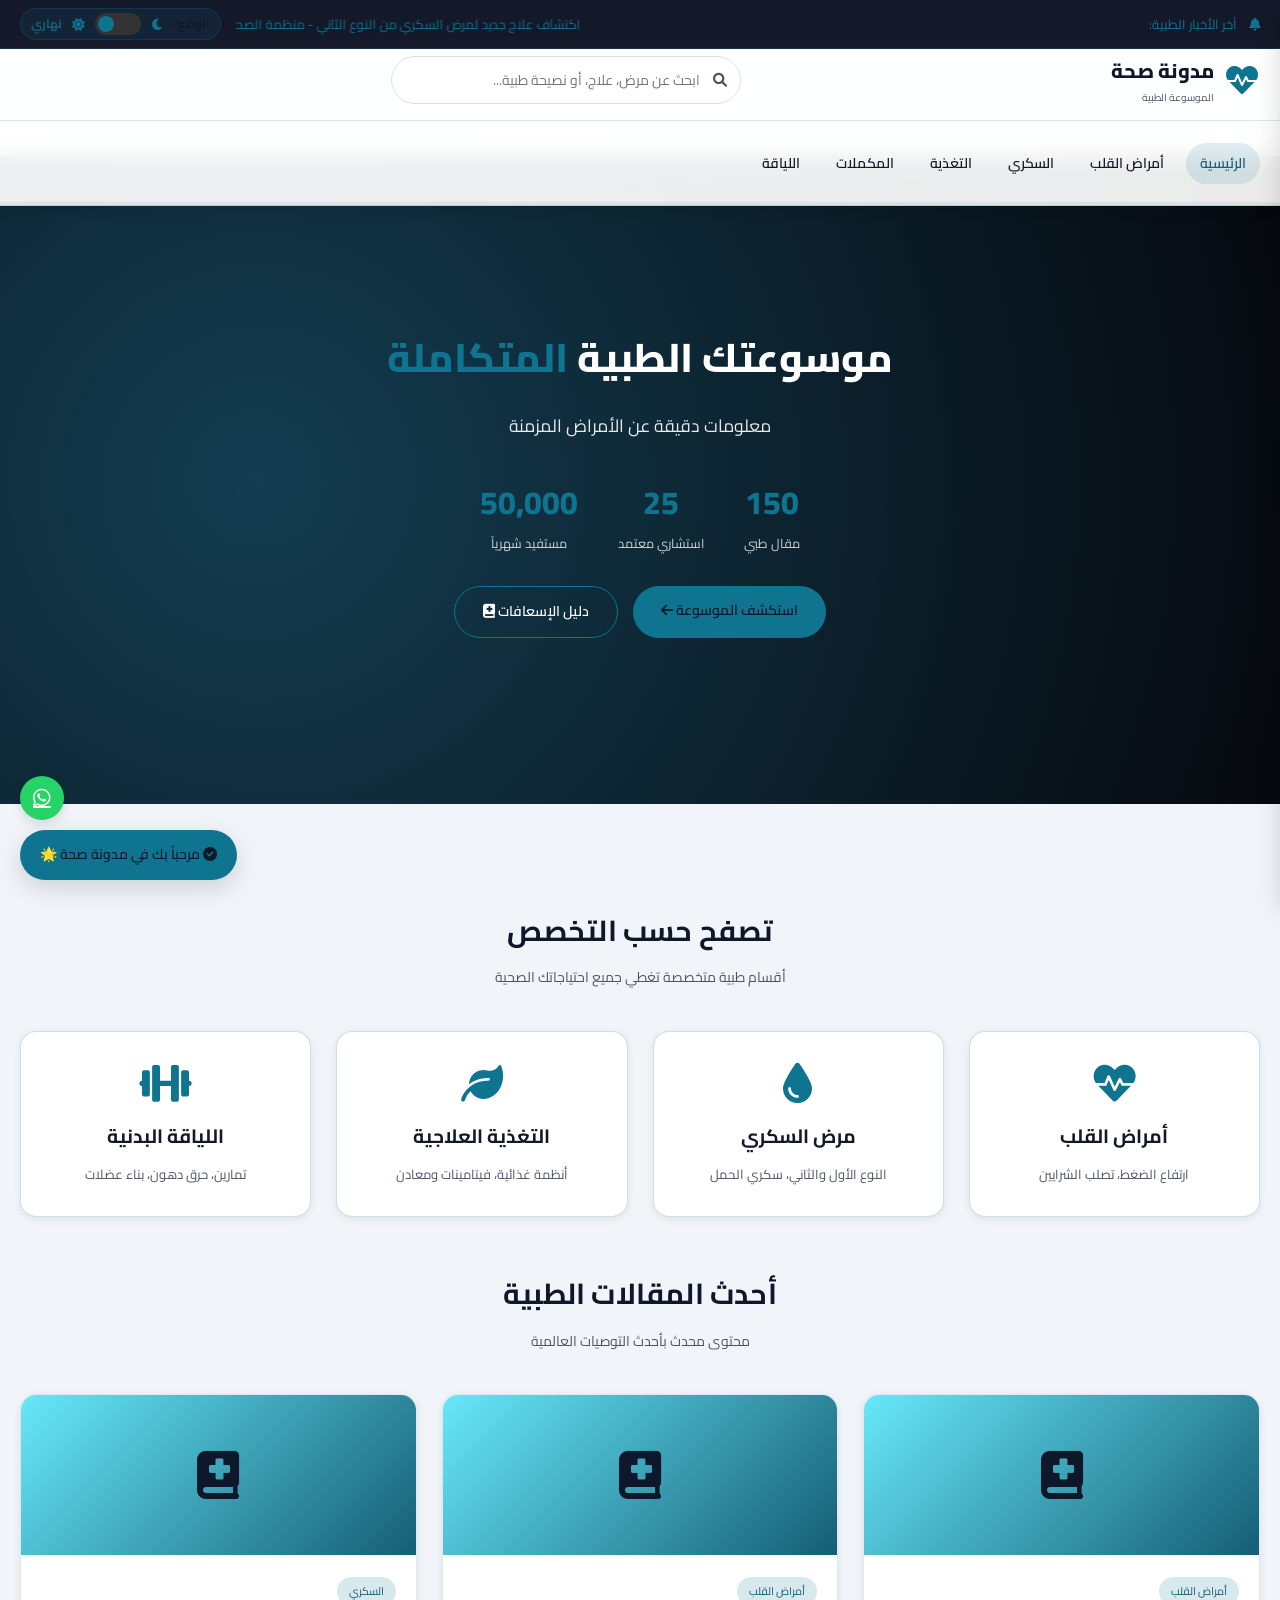
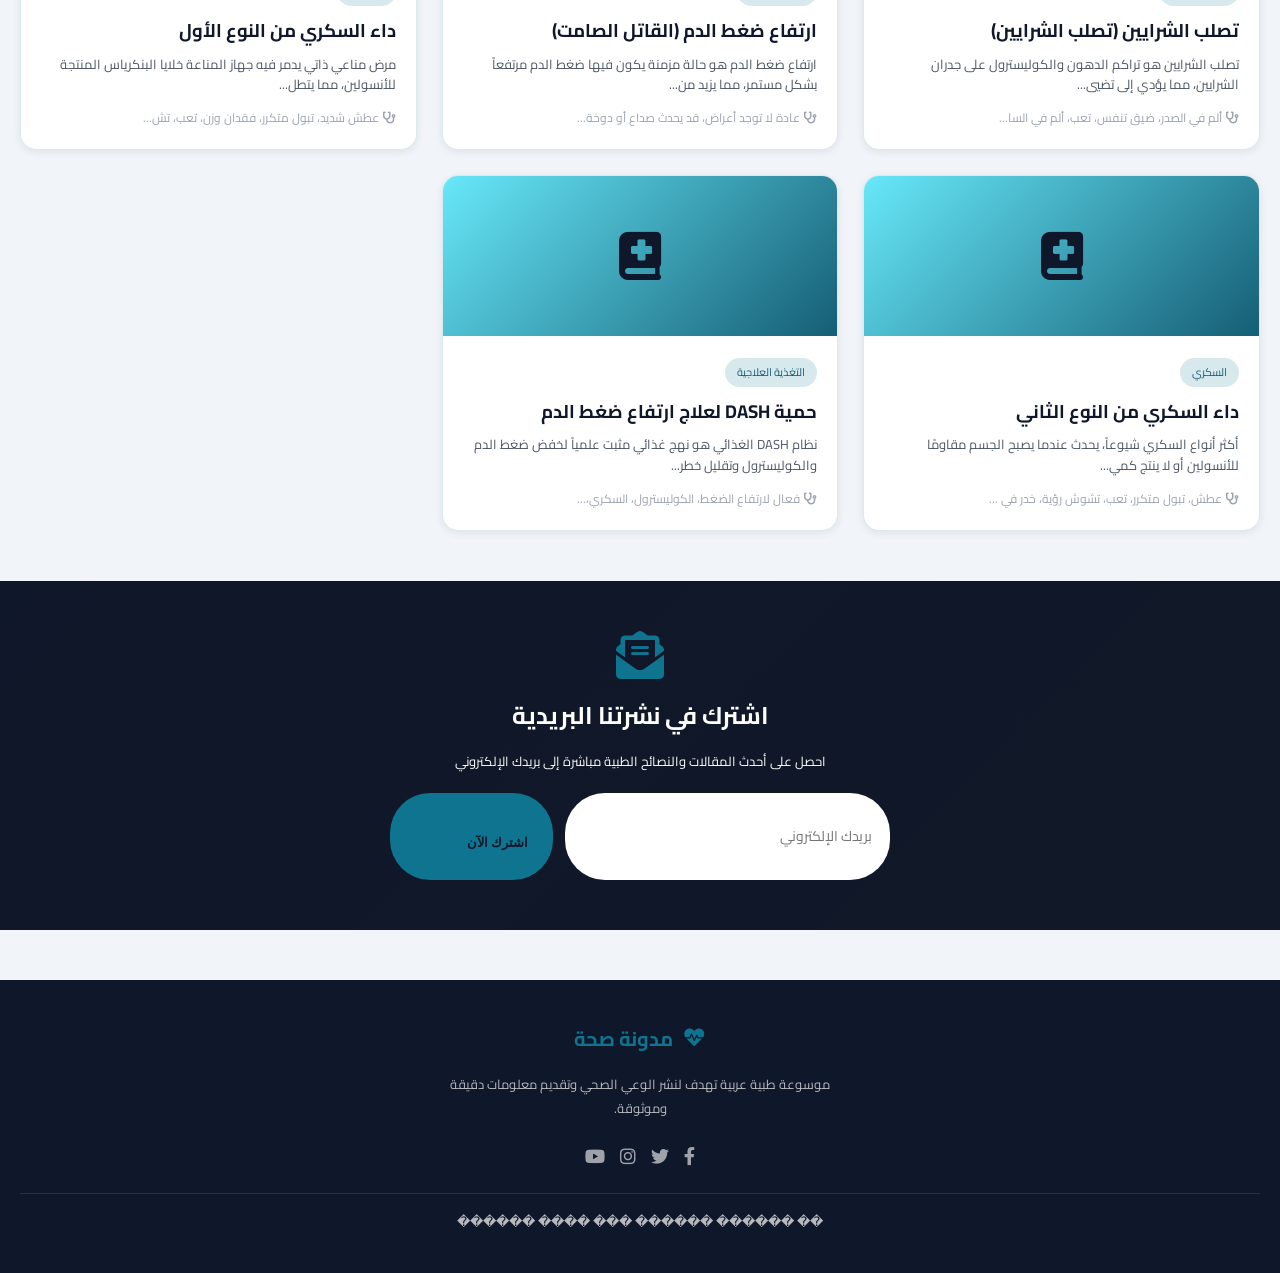
==== index.html @ 249a5985 "Initial project upload" ====
﻿<!DOCTYPE html>
<html lang="ar" dir="rtl">
<head>
    <meta charset="UTF-8">`r`n    <link rel="icon" type="image/svg+xml" href="favicon.svg">
    <meta name="viewport" content="width=device-width, initial-scale=1.0, viewport-fit=cover">
    <title>مدونة صحة | الموسوعة الطبية المتكاملة</title>
    <link rel="preconnect" href="https://fonts.googleapis.com">
    <link rel="preconnect" href="https://fonts.gstatic.com" crossorigin>
    <link href="https://fonts.googleapis.com/css2?family=Cairo:wght@300;400;500;600;700;800&display=swap" rel="stylesheet">
    <link rel="stylesheet" href="https://cdnjs.cloudflare.com/ajax/libs/font-awesome/6.0.0-beta3/css/all.min.css">
    <link rel="stylesheet" href="style.css">
</head>
<body>

    <!-- شريط الإشعارات العلوي -->
    <div class="top-bar">
        <div class="container">
            <div class="breaking-news">
                <i class="fas fa-bell"></i>
                <span>آخر الأخبار الطبية:</span>
                <marquee behavior="scroll" direction="right" scrollamount="2">اكتشاف علاج جديد لمرض السكري من النوع الثاني - منظمة الصحة العالمية تعلن عن إرشادات غذائية جديدة لعام 2025</marquee>
            </div>
            <div class="theme-switch">
                <span class="theme-label">الوضع:</span>
                <i class="fas fa-moon"></i>
                <label class="switch">
                    <input type="checkbox" id="theme-toggle">
                    <span class="slider round"></span>
                </label>
                <i class="fas fa-sun"></i>
                <span class="theme-state" id="theme-state-label">نهاري</span>
            </div>
        </div>
    </div>

    <!-- الهيدر المتطور (ثابت مع تأثير زجاجي) -->
    <header class="main-header">
        <div class="container">
            <div class="logo">
                <i class="fas fa-heartbeat"></i>
                <div class="logo-text">
                    <span class="logo-title">مدونة صحة</span>
                    <span class="logo-subtitle">الموسوعة الطبية</span>
                </div>
            </div>
            
            <div class="search-bar">
                <i class="fas fa-search"></i>
                <input type="text" id="searchInput" placeholder="ابحث عن مرض، علاج، أو نصيحة طبية...">
            </div>
            
            <div class="header-actions">
                <div class="mobile-menu-btn" id="menuToggle">
                    <i class="fas fa-bars"></i>
                </div>
            </div>
        </div>

        <nav class="main-nav">
            <div class="container">
                <ul class="nav-menu">
                    <li><a href="index.html" class="active">الرئيسية</a></li>
                    <li><a href="heart-diseases.html">أمراض القلب</a></li>
                    <li><a href="diabetes.html">السكري</a></li>
                    <li><a href="nutrition.html">التغذية</a></li>
                    <li><a href="supplements.html">المكملات</a></li>
                    <li><a href="fitness.html">اللياقة</a></li>
                </ul>
            </div>
        </nav>
        
        <!-- شريط تقدم القراءة -->
        <div class="progress-container">
            <div class="progress-bar" id="readingProgressBar"></div>
        </div>
    </header>

    <!-- القائمة الجانبية للجوال (Sidebar) -->
    <div class="sidebar-overlay" id="sidebarOverlay"></div>
    <div class="sidebar" id="sidebar">
        <div class="sidebar-header">
            <div class="sidebar-logo">
                <i class="fas fa-heartbeat"></i>
                <span>مدونة صحة</span>
            </div>
            <button class="sidebar-close" id="sidebarClose"><i class="fas fa-times"></i></button>
        </div>
        <ul class="sidebar-menu">
            <li><a href="index.html" class="active"><i class="fas fa-home"></i> الرئيسية</a></li>
            <li class="sidebar-dropdown">
                <a href="#"><i class="fas fa-heart"></i> أمراض القلب <i class="fas fa-chevron-left"></i></a>
                <ul class="sidebar-submenu">
                    <li><a href="heart-diseases.html">تصلب الشرايين</a></li>
                    <li><a href="heart-diseases.html">ارتفاع الضغط</a></li>
                    <li><a href="heart-diseases.html">اضطراب النبض</a></li>
                </ul>
            </li>
            <li class="sidebar-dropdown">
                <a href="#"><i class="fas fa-tint"></i> السكري <i class="fas fa-chevron-left"></i></a>
                <ul class="sidebar-submenu">
                    <li><a href="diabetes.html">النوع الأول</a></li>
                    <li><a href="diabetes.html">النوع الثاني</a></li>
                    <li><a href="diabetes.html">سكري الحمل</a></li>
                </ul>
            </li>
            <li><a href="nutrition.html"><i class="fas fa-apple-alt"></i> التغذية العلاجية</a></li>
            <li><a href="supplements.html"><i class="fas fa-capsules"></i> المكملات الغذائية</a></li>
            <li><a href="fitness.html"><i class="fas fa-dumbbell"></i> اللياقة البدنية</a></li>
        </ul>
    </div>

    <!-- أيقونات التواصل الاجتماعي العائمة -->
    <div class="floating-social-buttons">
        <a href="https://wa.me/967738355723" class="social-float whatsapp" target="_blank" rel="noopener noreferrer" aria-label="تواصل واتساب">
            <i class="fab fa-whatsapp"></i>
        </a>
    </div>

    <!-- البطل الرئيسي -->
    <section class="hero-slider">
        <div class="hero-overlay"></div>
        <div class="container">
            <div class="hero-content">
                <h1 class="typing-title">موسوعتك الطبية <span class="highlight">المتكاملة</span></h1>
                <p id="typed-text"></p>
                <div class="hero-stats">
                    <div class="stat">
                        <div class="stat-number" data-target="150">0</div>
                        <div class="stat-label">مقال طبي</div>
                    </div>
                    <div class="stat">
                        <div class="stat-number" data-target="25">0</div>
                        <div class="stat-label">استشاري معتمد</div>
                    </div>
                    <div class="stat">
                        <div class="stat-number" data-target="50000">0</div>
                        <div class="stat-label">مستفيد شهرياً</div>
                    </div>
                </div>
                <div class="hero-buttons">
                    <a href="#featured-articles" class="btn-primary">استكشف الموسوعة <i class="fas fa-arrow-left"></i></a>
                    <a href="#" class="btn-secondary" id="emergencyGuide">دليل الإسعافات <i class="fas fa-book-medical"></i></a>
                </div>
            </div>
        </div>
    </section>

    <!-- الأقسام السريعة -->
    <section class="quick-categories">
        <div class="container">
            <div class="section-header">
                <h2>تصفح حسب التخصص</h2>
                <p>أقسام طبية متخصصة تغطي جميع احتياجاتك الصحية</p>
            </div>
            <div class="categories-grid">
                <div class="category-card" data-category="heart">
                    <i class="fas fa-heartbeat"></i>
                    <h3>أمراض القلب</h3>
                    <p>ارتفاع الضغط، تصلب الشرايين</p>
                    <div class="card-hover-effect"></div>
                </div>
                <div class="category-card" data-category="diabetes">
                    <i class="fas fa-tint"></i>
                    <h3>مرض السكري</h3>
                    <p>النوع الأول والثاني، سكري الحمل</p>
                    <div class="card-hover-effect"></div>
                </div>
                <div class="category-card" data-category="nutrition">
                    <i class="fas fa-leaf"></i>
                    <h3>التغذية العلاجية</h3>
                    <p>أنظمة غذائية، فيتامينات ومعادن</p>
                    <div class="card-hover-effect"></div>
                </div>
                <div class="category-card" data-category="fitness">
                    <i class="fas fa-dumbbell"></i>
                    <h3>اللياقة البدنية</h3>
                    <p>تمارين، حرق دهون، بناء عضلات</p>
                    <div class="card-hover-effect"></div>
                </div>
            </div>
        </div>
    </section>

    <!-- المقالات المميزة -->
    <section class="featured-articles" id="featured-articles">
        <div class="container">
            <div class="section-header">
                <h2>أحدث المقالات الطبية</h2>
                <p>محتوى محدث بأحدث التوصيات العالمية</p>
            </div>
            <div class="articles-grid" id="articlesGrid">
                <div class="loading-spinner"></div>
            </div>
        </div>
    </section>

    <!-- النشرة البريدية -->
    <section class="newsletter">
        <div class="container">
            <div class="newsletter-content">
                <i class="fas fa-envelope-open-text"></i>
                <h2>اشترك في نشرتنا البريدية</h2>
                <p>احصل على أحدث المقالات والنصائح الطبية مباشرة إلى بريدك الإلكتروني</p>
                <form id="newsletterForm">
                    <input type="email" placeholder="بريدك الإلكتروني" required>
                    <button type="submit">اشترك الآن <i class="fas fa-paper-plane"></i></button>
                </form>
            </div>
        </div>
    </section>

    <!-- الفوتر المبسط -->
    <footer class="main-footer">
        <div class="container">
            <div class="footer-simple">
                <div class="footer-logo">
                    <i class="fas fa-heartbeat"></i>
                    <span>مدونة صحة</span>
                </div>
                <p>موسوعة طبية عربية تهدف لنشر الوعي الصحي وتقديم معلومات دقيقة وموثوقة.</p>
                <div class="social-links">
                    <a href="#"><i class="fab fa-facebook-f"></i></a>
                    <a href="#"><i class="fab fa-twitter"></i></a>
                    <a href="#"><i class="fab fa-instagram"></i></a>
                    <a href="#"><i class="fab fa-youtube"></i></a>
                </div>
                <div class="footer-bottom">
                    <p>�� ������ ������ ��� ���� ������</p>
                </div>
            </div>
        </div>
    </footer>

    <!-- مودال المقال السريع -->
    <div class="modal" id="quickModal">
        <div class="modal-content">
            <span class="modal-close">&times;</span>
            <div id="modalBody"></div>
        </div>
    </div>

    <!-- مودال دليل الإسعافات -->
    <div class="modal" id="emergencyModal">
        <div class="modal-content emergency-modal">
            <span class="modal-close">&times;</span>
            <h2><i class="fas fa-hand-holding-heart"></i> دليل الإسعافات الأولية السريع</h2>
            <div class="emergency-guide">
                <div class="emergency-item">
                    <i class="fas fa-heart-broken"></i>
                    <h3>النوبة القلبية</h3>
                    <p>اتصل بالإسعاف فوراً، اجعل المصاب يجلس، أعطه أسبرين إذا لم يكن لديه حساسية</p>
                </div>
                <div class="emergency-item">
                    <i class="fas fa-lungs"></i>
                    <h3>ضيق التنفس</h3>
                    <p>اجلس المصاب بوضعية مريحة، افتح النوافذ، استخدم بخاخ الربو إن وجد</p>
                </div>
                <div class="emergency-item">
                    <i class="fas fa-brain"></i>
                    <h3>السكتة الدماغية</h3>
                    <p>تذكر FAST: الوجه، الذراع، الكلام، الوقت. اتصل بالإسعاف فوراً</p>
                </div>
            </div>
        </div>
    </div>

    <!-- زر العودة للأعلى -->
    <button id="backToTop" class="back-to-top"><i class="fas fa-arrow-up"></i></button>

    <script src="script.js"></script>
</body>
</html>
---- style.css ----
:root {
    --primary-color: #0e7490;
    --primary-dark: #155e75;
    --primary-light: #67e8f9;
    --secondary-color: #0f172a;
    --accent-color: #22d3ee;
    --dark-bg: #020617;
    --light-bg: #f1f5f9;
    --text-dark: #111827;
    --text-gray: #4b5563;
    --text-light: #9ca3af;
    --white: #ffffff;
    --white-rgb: 255, 255, 255;
    --black: #000000;
    --gold-glow: 0 0 20px rgba(14, 116, 144, 0.3);
    --shadow-sm: 0 2px 8px rgba(0,0,0,0.08);
    --shadow-md: 0 4px 12px rgba(0,0,0,0.12);
    --shadow-lg: 0 8px 24px rgba(0,0,0,0.15);
    --shadow-xl: 0 20px 40px rgba(0,0,0,0.2);
    --border-radius: 12px;
    --transition: all 0.3s cubic-bezier(0.4, 0, 0.2, 1);
}

[data-theme="dark"] {
    --primary-color: #22d3ee;
    --primary-dark: #67e8f9;
    --secondary-color: #020617;
    --dark-bg: #020617;
    --light-bg: #111111;
    --text-dark: #ffffff;
    --text-gray: #cccccc;
    --white: #1a1a1a;
    --white-rgb: 26, 26, 26;
    --black: #ffffff;
}

[data-theme="dark"] body {
    background: #0b1220;
}

* {
    margin: 0;
    padding: 0;
    box-sizing: border-box;
}

body {
    font-family: 'Cairo', sans-serif;
    background: var(--light-bg);
    color: var(--text-dark);
    line-height: 1.85;
    transition: var(--transition);
    font-size: 16px;
    -webkit-font-smoothing: antialiased;
    text-rendering: optimizeLegibility;
}

.container {
    max-width: 1280px;
    margin: 0 auto;
    padding: 0 20px;
}

/* ========== Top Bar ========== */
.top-bar {
    background: var(--secondary-color);
    color: var(--primary-color);
    padding: 8px 0;
    font-size: 13px;
    border-bottom: 1px solid rgba(14, 116, 144, 0.25);
}

.top-bar .container {
    display: flex;
    justify-content: space-between;
    align-items: center;
    flex-wrap: wrap;
    gap: 15px;
}

.breaking-news {
    display: flex;
    align-items: center;
    gap: 12px;
    flex: 1;
    font-size: 13px;
}

.breaking-news i {
    animation: pulse 1.5s infinite;
    color: var(--primary-color);
}

.breaking-news marquee {
    flex: 1;
    direction: rtl;
}

.theme-switch {
    display: flex;
    align-items: center;
    gap: 10px;
    background: rgba(14, 116, 144, 0.12);
    border: 1px solid rgba(14, 116, 144, 0.25);
    border-radius: 999px;
    padding: 4px 10px;
    font-weight: 700;
}

.theme-label {
    font-size: 12px;
    color: var(--text-dark);
}

.theme-state {
    font-size: 12px;
    color: var(--primary-dark);
}

[data-theme="dark"] .theme-switch {
    background: rgba(34, 211, 238, 0.16);
    border-color: rgba(34, 211, 238, 0.35);
}

[data-theme="dark"] .theme-state {
    color: #a5f3fc;
}

.switch {
    position: relative;
    display: inline-block;
    width: 46px;
    height: 22px;
}

.switch input {
    opacity: 0;
    width: 0;
    height: 0;
}

.slider {
    position: absolute;
    cursor: pointer;
    top: 0;
    left: 0;
    right: 0;
    bottom: 0;
    background-color: #333;
    transition: 0.4s;
}

.slider:before {
    position: absolute;
    content: "";
    height: 16px;
    width: 16px;
    left: 3px;
    bottom: 3px;
    background-color: var(--primary-color);
    transition: 0.4s;
}

input:checked + .slider:before {
    transform: translateX(24px);
}

.slider.round {
    border-radius: 34px;
}

.slider.round:before {
    border-radius: 50%;
}

/* ========== Main Header (Fixed with Glassmorphism) ========== */
.main-header {
    background: rgba(var(--white-rgb), 0.85);
    backdrop-filter: blur(10px);
    box-shadow: var(--shadow-md);
    position: fixed;
    top: 0;
    left: 0;
    right: 0;
    z-index: 1000;
    border-bottom: 1px solid rgba(14, 116, 144, 0.25);
}

[data-theme="dark"] .main-header {
    background: rgba(2, 6, 23, 0.9);
    border-bottom-color: rgba(34, 211, 238, 0.25);
}

.main-header .container {
    display: flex;
    justify-content: space-between;
    align-items: center;
    padding: 12px 20px;
    flex-wrap: wrap;
    gap: 15px;
}

.logo {
    display: flex;
    align-items: center;
    gap: 10px;
}

.logo i {
    font-size: 32px;
    color: var(--primary-color);
    animation: heartbeat 1.5s ease infinite;
}

.logo-text {
    display: flex;
    flex-direction: column;
}

.logo-title {
    font-size: 20px;
    font-weight: 800;
    color: var(--secondary-color);
}

.logo-subtitle {
    font-size: 10px;
    color: var(--text-gray);
}

.search-bar {
    flex: 1;
    max-width: 350px;
    position: relative;
}

.search-bar i {
    position: absolute;
    right: 14px;
    top: 50%;
    transform: translateY(-50%);
    color: var(--text-gray);
    font-size: 14px;
}

.search-bar input {
    width: 100%;
    padding: 10px 40px 10px 15px;
    border: 1px solid #e0e0e0;
    border-radius: 30px;
    font-family: 'Cairo', sans-serif;
    font-size: 14px;
    transition: var(--transition);
}

.search-bar input:focus {
    outline: none;
    border-color: var(--primary-color);
    box-shadow: var(--gold-glow);
}

.header-actions {
    display: flex;
    align-items: center;
    gap: 15px;
}

.emergency-btn {
    text-decoration: none;
    color: var(--secondary-color);
    border: 1px solid rgba(14, 116, 144, 0.25);
    border-radius: 999px;
    padding: 8px 14px;
    font-size: 13px;
    font-weight: 700;
    background: rgba(14, 116, 144, 0.08);
}

[data-theme="dark"] .emergency-btn {
    color: #e2e8f0;
    border-color: rgba(34, 211, 238, 0.25);
    background: rgba(34, 211, 238, 0.12);
}

.mobile-menu-btn {
    display: none;
    font-size: 24px;
    cursor: pointer;
    color: var(--secondary-color);
}

.main-nav {
    border-top: 1px solid rgba(14, 116, 144, 0.18);
}

.nav-menu {
    list-style: none;
    display: flex;
    gap: 8px;
    flex-wrap: wrap;
    padding: 10px 0 9px;
}

.nav-menu a {
    display: inline-flex;
    align-items: center;
    gap: 6px;
    text-decoration: none;
    color: var(--text-dark);
    font-size: 14px;
    font-weight: 600;
    padding: 8px 14px;
    border-radius: 999px;
    transition: var(--transition);
}

[data-theme="dark"] .search-bar input {
    background: #0f172a;
    color: #e2e8f0;
    border-color: rgba(34, 211, 238, 0.25);
}

.nav-menu a:hover,
.nav-menu a.active {
    background: rgba(14, 116, 144, 0.12);
    color: var(--primary-dark);
}

.nav-menu .dropdown {
    position: relative;
}

.dropdown-menu {
    list-style: none;
    position: absolute;
    top: calc(100% + 6px);
    right: 0;
    min-width: 190px;
    background: var(--white);
    border: 1px solid rgba(14, 116, 144, 0.2);
    border-radius: 12px;
    box-shadow: var(--shadow-md);
    padding: 8px;
    display: none;
    z-index: 1001;
}

.dropdown:hover .dropdown-menu {
    display: block;
}

.dropdown-menu a {
    display: block;
    padding: 8px 10px;
    border-radius: 8px;
}

/* Progress Bar */
.progress-container {
    width: 100%;
    height: 3px;
    background: rgba(0,0,0,0.05);
    position: absolute;
    bottom: 0;
    left: 0;
}

.progress-bar {
    height: 3px;
    background: var(--primary-color);
    width: 0%;
    transition: width 0.2s ease;
}

/* ========== Sidebar للجوال ========== */
.sidebar-overlay {
    position: fixed;
    top: 0;
    left: 0;
    right: 0;
    bottom: 0;
    background: rgba(0,0,0,0.5);
    z-index: 2000;
    display: none;
}

.sidebar {
    position: fixed;
    right: -280px;
    top: 0;
    width: 280px;
    height: 100%;
    background: var(--white);
    z-index: 2001;
    transition: right 0.3s ease;
    box-shadow: var(--shadow-lg);
    overflow-y: auto;
}

.sidebar.open {
    right: 0;
}

.sidebar-header {
    display: flex;
    justify-content: space-between;
    align-items: center;
    padding: 20px;
    border-bottom: 1px solid rgba(14, 116, 144, 0.3);
}

.sidebar-logo {
    display: flex;
    align-items: center;
    gap: 10px;
    font-size: 18px;
    font-weight: bold;
    color: var(--primary-color);
}

.sidebar-close {
    background: none;
    border: none;
    font-size: 24px;
    cursor: pointer;
    color: var(--text-gray);
}

.sidebar-menu {
    list-style: none;
    padding: 20px;
}

.sidebar-menu li {
    margin-bottom: 15px;
}

.sidebar-menu a {
    text-decoration: none;
    color: var(--text-dark);
    display: flex;
    align-items: center;
    gap: 12px;
    padding: 10px;
    border-radius: 8px;
    transition: var(--transition);
}

.sidebar-menu a:hover,
.sidebar-menu a.active {
    background: rgba(14, 116, 144, 0.12);
    color: var(--primary-color);
}

.sidebar-dropdown > a {
    display: flex;
    justify-content: space-between;
}

.sidebar-submenu {
    list-style: none;
    padding-right: 30px;
    margin-top: 10px;
    display: none;
}

.sidebar-submenu.open {
    display: block;
}

.sidebar-submenu li {
    margin-bottom: 10px;
}

/* ========== Floating Social Buttons ========== */
.floating-social-buttons {
    position: fixed;
    left: 20px;
    bottom: 80px;
    z-index: 999;
    display: flex;
    flex-direction: column;
    gap: 12px;
}

.social-float {
    width: 44px;
    height: 44px;
    border-radius: 50%;
    display: flex;
    align-items: center;
    justify-content: center;
    color: white;
    font-size: 20px;
    transition: var(--transition);
    box-shadow: var(--shadow-md);
    opacity: 0;
    visibility: hidden;
    transform: translateX(-20px);
}

.social-float.show {
    opacity: 1;
    visibility: visible;
    transform: translateX(0);
}

.whatsapp { background: #25D366; }
.telegram { background: #0088cc; }
.facebook { background: #1877F2; }

.social-float:hover {
    transform: scale(1.1) translateX(0);
    box-shadow: var(--shadow-lg);
}

/* ========== Hero Slider ========== */
.hero-slider {
    position: relative;
    background: linear-gradient(135deg, var(--secondary-color), #111827);
    min-height: 480px;
    display: flex;
    align-items: center;
    margin-top: 118px;
    margin-bottom: 50px;
    overflow: hidden;
}

.hero-overlay {
    position: absolute;
    top: 0;
    left: 0;
    right: 0;
    bottom: 0;
    background: radial-gradient(circle at 20% 50%, rgba(34, 211, 238, 0.2), rgba(0,0,0,0.65));
}

.hero-content {
    position: relative;
    color: white;
    text-align: center;
    z-index: 1;
}

.hero-content h1 {
    font-size: 2.5rem;
    margin-bottom: 15px;
    font-weight: 800;
}

.highlight {
    color: var(--primary-color);
    position: relative;
    display: inline-block;
}

#typed-text {
    font-size: 1.1rem;
    margin-bottom: 25px;
    color: rgba(255,255,255,0.9);
}

.hero-stats {
    display: flex;
    justify-content: center;
    gap: 40px;
    margin: 30px 0;
}

.stat-number {
    font-size: 2rem;
    font-weight: 800;
    color: var(--primary-color);
}

.stat-label {
    font-size: 0.8rem;
    opacity: 0.8;
}

.hero-buttons {
    display: flex;
    gap: 15px;
    justify-content: center;
    flex-wrap: wrap;
}

.btn-primary, .btn-secondary {
    padding: 12px 28px;
    border-radius: 40px;
    text-decoration: none;
    font-weight: 600;
    transition: var(--transition);
    font-size: 14px;
}

.btn-primary {
    background: var(--primary-color);
    color: var(--secondary-color);
}

.btn-primary:hover {
    background: var(--primary-dark);
    transform: translateY(-3px);
    box-shadow: var(--gold-glow);
}

.btn-secondary {
    background: transparent;
    color: white;
    border: 1.5px solid var(--primary-color);
}

.btn-secondary:hover {
    background: rgba(14, 116, 144, 0.12);
    transform: translateY(-3px);
}

/* ========== Quick Categories ========== */
.quick-categories {
    padding: 50px 0;
}

.category-page {
    padding: 24px 0 56px;
}

.category-header {
    text-align: center;
    margin-bottom: 28px;
}

.category-header h1 {
    font-size: clamp(1.5rem, 2.8vw, 2.2rem);
    color: var(--secondary-color);
    margin-bottom: 8px;
}

.category-header p {
    color: var(--text-gray);
    max-width: 820px;
    margin: 0 auto;
}

.filter-buttons {
    display: flex;
    gap: 10px;
    justify-content: center;
    flex-wrap: wrap;
    margin-bottom: 18px;
}

.filter-btn {
    border: 1px solid rgba(14, 116, 144, 0.24);
    background: rgba(14, 116, 144, 0.08);
    color: var(--secondary-color);
    border-radius: 999px;
    padding: 8px 14px;
    font-family: 'Cairo', sans-serif;
    font-weight: 700;
    cursor: pointer;
}

.filter-btn.active {
    background: var(--primary-color);
    color: #fff;
    border-color: var(--primary-color);
}

.cards-grid {
    display: grid;
    grid-template-columns: repeat(auto-fill, minmax(250px, 1fr));
    gap: 20px;
}

.loading {
    text-align: center;
    color: var(--text-gray);
    padding: 40px 12px;
}

.article-detail-container {
    max-width: 900px;
}

.article-detail-card {
    background: var(--white);
    border: 1px solid rgba(14, 116, 144, 0.18);
    border-radius: 18px;
    padding: 24px;
    box-shadow: var(--shadow-sm);
}

.article-detail-title {
    font-size: clamp(1.4rem, 2.8vw, 2rem);
    color: var(--secondary-color);
    margin: 10px 0 8px;
}

.article-detail-intro {
    color: var(--text-gray);
    margin-bottom: 14px;
}

.article-detail-meta {
    background: rgba(14, 116, 144, 0.1);
    border-radius: 12px;
    padding: 14px;
    margin-bottom: 16px;
}

.article-detail-content h2 {
    margin: 14px 0 8px;
    color: var(--secondary-color);
}

.article-detail-content p,
.article-detail-content li {
    color: var(--text-dark);
    line-height: 1.9;
}

.article-detail-actions {
    margin-top: 20px;
    display: flex;
    gap: 10px;
    flex-wrap: wrap;
}

.article-detail-actions .btn-secondary {
    color: var(--secondary-color);
    border-color: rgba(14, 116, 144, 0.45);
    background: rgba(14, 116, 144, 0.08);
}

.article-detail-actions .btn-secondary:hover {
    background: rgba(14, 116, 144, 0.16);
}

[data-theme="dark"] .article-detail-card {
    background: #111827;
    border-color: rgba(34, 211, 238, 0.25);
}

[data-theme="dark"] .filter-btn {
    color: #e2e8f0;
    border-color: rgba(34, 211, 238, 0.25);
    background: rgba(34, 211, 238, 0.1);
}

[data-theme="dark"] .article-detail-actions .btn-secondary {
    color: #e2e8f0;
    border-color: rgba(34, 211, 238, 0.45);
    background: rgba(34, 211, 238, 0.12);
}

.section-header {
    text-align: center;
    margin-bottom: 40px;
}

.section-header h2 {
    font-size: 1.8rem;
    color: var(--secondary-color);
    margin-bottom: 8px;
}

.section-header p {
    color: var(--text-gray);
    font-size: 14px;
}

.categories-grid {
    display: grid;
    grid-template-columns: repeat(auto-fit, minmax(240px, 1fr));
    gap: 25px;
}

.category-card {
    background: var(--white);
    padding: 30px 20px;
    text-align: center;
    border-radius: var(--border-radius);
    cursor: pointer;
    transition: var(--transition);
    box-shadow: var(--shadow-sm);
    position: relative;
    overflow: hidden;
    border: 1px solid rgba(14, 116, 144, 0.22);
}

[data-theme="dark"] .category-card,
[data-theme="dark"] .article-card,
[data-theme="dark"] .modal-content,
[data-theme="dark"] .sidebar {
    background: #111827;
    border-color: rgba(34, 211, 238, 0.25);
}

.category-card:hover {
    transform: translateY(-8px);
    box-shadow: var(--shadow-xl);
    border-color: var(--primary-color);
}

/* تأثير الوميض الذهبي */
.category-card::before, .article-card::before {
    content: '';
    position: absolute;
    top: 0;
    left: -100%;
    width: 100%;
    height: 100%;
    background: linear-gradient(90deg, transparent, rgba(34, 211, 238, 0.35), transparent);
    transition: left 0.5s ease;
    z-index: 1;
    pointer-events: none;
}

.category-card:hover::before, .article-card:hover::before {
    left: 100%;
}

.category-card i {
    font-size: 42px;
    color: var(--primary-color);
    margin-bottom: 15px;
    position: relative;
    z-index: 2;
}

.category-card h3 {
    font-size: 1.2rem;
    margin-bottom: 8px;
    position: relative;
    z-index: 2;
}

.category-card p {
    font-size: 13px;
    color: var(--text-gray);
    position: relative;
    z-index: 2;
}

.card-hover-effect {
    position: absolute;
    bottom: 0;
    left: 0;
    right: 0;
    height: 3px;
    background: var(--primary-color);
    transform: scaleX(0);
    transition: transform 0.3s ease;
}

.category-card:hover .card-hover-effect {
    transform: scaleX(1);
}

/* ========== Articles Grid ========== */
.articles-grid {
    display: grid;
    grid-template-columns: repeat(auto-fill, minmax(300px, 1fr));
    gap: 25px;
}

.article-card {
    background: var(--white);
    border-radius: var(--border-radius);
    overflow: hidden;
    transition: var(--transition);
    cursor: pointer;
    box-shadow: var(--shadow-sm);
    border: 1px solid rgba(14, 116, 144, 0.15);
    position: relative;
}

.article-card:hover {
    transform: translateY(-5px);
    box-shadow: var(--shadow-lg);
    border-color: var(--primary-color);
}

.article-image {
    height: 160px;
    background: linear-gradient(135deg, var(--primary-light), var(--primary-dark));
    display: flex;
    align-items: center;
    justify-content: center;
    font-size: 48px;
    color: var(--secondary-color);
}

.article-content {
    padding: 20px;
}

.article-category {
    display: inline-block;
    background: rgba(14, 116, 144, 0.16);
    color: var(--primary-dark);
    padding: 4px 12px;
    border-radius: 20px;
    font-size: 11px;
    margin-bottom: 12px;
}

.article-title {
    font-size: 1.15rem;
    margin-bottom: 10px;
    color: var(--secondary-color);
    line-height: 1.4;
}

[data-theme="dark"] .article-title {
    color: #f8fafc;
}

.article-excerpt {
    color: var(--text-gray);
    margin-bottom: 12px;
    font-size: 13px;
    line-height: 1.6;
}

.article-meta {
    display: flex;
    gap: 15px;
    font-size: 12px;
    color: var(--text-light);
}

/* ========== Newsletter ========== */
.newsletter {
    background: linear-gradient(135deg, var(--secondary-color), #111827);
    padding: 50px 0;
    margin: 50px 0;
    color: white;
}

[data-theme="dark"] .newsletter {
    background: linear-gradient(135deg, #020617, #0b1220);
}

.newsletter-content {
    text-align: center;
    max-width: 500px;
    margin: 0 auto;
}

.newsletter-content i {
    font-size: 48px;
    margin-bottom: 15px;
    color: var(--primary-color);
}

.newsletter-content h2 {
    font-size: 1.5rem;
    margin-bottom: 10px;
}

.newsletter-content p {
    font-size: 13px;
    margin-bottom: 20px;
}

.newsletter form {
    display: flex;
    gap: 12px;
    margin-top: 20px;
    flex-wrap: wrap;
    justify-content: center;
}

.newsletter input {
    flex: 1;
    min-width: 220px;
    padding: 12px 18px;
    border: none;
    border-radius: 40px;
    font-family: 'Cairo', sans-serif;
    font-size: 14px;
}

.newsletter button {
    background: var(--primary-color);
    color: var(--secondary-color);
    border: none;
    padding: 12px 25px;
    border-radius: 40px;
    cursor: pointer;
    font-weight: 600;
    transition: var(--transition);
}

.newsletter button:hover {
    background: var(--primary-dark);
    transform: scale(1.02);
}

/* ========== Footer مبسط ========== */
.main-footer {
    background: var(--secondary-color);
    color: var(--text-light);
    padding: 40px 0 20px;
}

[data-theme="dark"] .main-footer {
    background: #020617;
}

.footer-simple {
    text-align: center;
}

.footer-logo {
    display: flex;
    align-items: center;
    justify-content: center;
    gap: 10px;
    font-size: 20px;
    font-weight: bold;
    margin-bottom: 15px;
    color: var(--primary-color);
}

.footer-simple p {
    font-size: 13px;
    max-width: 400px;
    margin: 0 auto 20px;
    color: rgba(255,255,255,0.7);
}

.social-links {
    display: flex;
    justify-content: center;
    gap: 15px;
    margin-bottom: 20px;
}

.social-links a {
    color: rgba(255,255,255,0.6);
    font-size: 18px;
    transition: var(--transition);
}

.social-links a:hover {
    color: var(--primary-color);
    transform: translateY(-3px);
}

.footer-bottom {
    text-align: center;
    padding-top: 15px;
    border-top: 1px solid rgba(255,255,255,0.1);
    font-size: 11px;
    color: rgba(255,255,255,0.5);
}

/* ========== Back to Top ========== */
.back-to-top {
    position: fixed;
    bottom: 20px;
    right: 20px;
    width: 44px;
    height: 44px;
    background: var(--primary-color);
    color: var(--secondary-color);
    border: none;
    border-radius: 50%;
    cursor: pointer;
    opacity: 0;
    visibility: hidden;
    transition: var(--transition);
    z-index: 999;
    font-size: 18px;
}

.back-to-top.show {
    opacity: 1;
    visibility: visible;
}

.back-to-top:hover {
    transform: translateY(-3px);
    box-shadow: var(--gold-glow);
}

/* ========== Modal ========== */
.modal {
    display: none;
    position: fixed;
    top: 0;
    left: 0;
    width: 100%;
    height: 100%;
    background: rgba(0,0,0,0.8);
    z-index: 3000;
    justify-content: center;
    align-items: center;
}

.modal-content {
    background: var(--white);
    max-width: 550px;
    width: 90%;
    max-height: 80vh;
    overflow-y: auto;
    border-radius: var(--border-radius);
    padding: 25px;
    position: relative;
    border-top: 4px solid var(--primary-color);
}

.modal-close {
    position: absolute;
    top: 12px;
    left: 18px;
    font-size: 26px;
    cursor: pointer;
    color: var(--text-gray);
}

/* تأثير كشف النقاب للنصوص عند التمرير */
.reveal-text {
    opacity: 0;
    transform: translateY(20px);
    transition: opacity 0.6s ease, transform 0.6s ease;
}

.reveal-text.revealed {
    opacity: 1;
    transform: translateY(0);
}

/* ========== Loading ========== */
.loading-spinner {
    width: 40px;
    height: 40px;
    border: 3px solid rgba(14, 116, 144, 0.2);
    border-top-color: var(--primary-color);
    border-radius: 50%;
    animation: spin 0.8s linear infinite;
    margin: 40px auto;
}

.no-results, .no-search-results {
    text-align: center;
    padding: 40px;
    color: var(--text-gray);
}

/* ========== Animations ========== */
@keyframes heartbeat {
    0%, 100% { transform: scale(1); }
    50% { transform: scale(1.1); }
}

@keyframes pulse {
    0%, 100% { opacity: 1; }
    50% { opacity: 0.5; }
}

@keyframes spin {
    to { transform: rotate(360deg); }
}

@keyframes fadeInUp {
    from {
        opacity: 0;
        transform: translateY(20px);
    }
    to {
        opacity: 1;
        transform: translateY(0);
    }
}

.article-card {
    animation: fadeInUp 0.5s ease forwards;
}

@keyframes slideInRight {
    from {
        transform: translateX(100px);
        opacity: 0;
    }
    to {
        transform: translateX(0);
        opacity: 1;
    }
}

@keyframes slideOutRight {
    from {
        transform: translateX(0);
        opacity: 1;
    }
    to {
        transform: translateX(100px);
        opacity: 0;
    }
}

/* ========== Responsive للجوال ========== */
@media (max-width: 768px) {
    body {
        font-size: 14px;
    }
    
    .container {
        padding: 0 15px;
    }
    
    .mobile-menu-btn {
        display: block;
    }

    .main-nav {
        display: none;
    }
    
    .search-bar {
        max-width: 100%;
        order: 3;
        width: 100%;
    }
    
    .main-header .container {
        flex-wrap: wrap;
    }
    
    .hero-slider {
        margin-top: 110px;
        min-height: 420px;
    }
    
    .hero-content h1 {
        font-size: 1.8rem;
    }
    
    #typed-text {
        font-size: 0.9rem;
    }
    
    .hero-stats {
        gap: 20px;
    }
    
    .stat-number {
        font-size: 1.5rem;
    }
    
    .stat-label {
        font-size: 0.7rem;
    }
    
    .hero-buttons {
        gap: 10px;
    }
    
    .btn-primary, .btn-secondary {
        padding: 10px 20px;
        font-size: 12px;
    }
    
    .section-header h2 {
        font-size: 1.5rem;
    }
    
    .categories-grid {
        grid-template-columns: repeat(2, 1fr);
        gap: 15px;
    }
    
    .category-card {
        padding: 20px 15px;
    }
    
    .category-card i {
        font-size: 32px;
    }
    
    .category-card h3 {
        font-size: 1rem;
    }
    
    .category-card p {
        font-size: 11px;
    }
    
    .articles-grid {
        grid-template-columns: 1fr;
        gap: 20px;
    }
    
    .newsletter-content h2 {
        font-size: 1.3rem;
    }
    
    .newsletter input {
        min-width: 100%;
    }
    
    .modal-content {
        width: 95%;
        padding: 20px;
    }
    
    .floating-social-buttons {
        bottom: 70px;
        left: 10px;
    }
    
    .social-float {
        width: 38px;
        height: 38px;
        font-size: 16px;
    }
}

@media (max-width: 480px) {
    .categories-grid {
        grid-template-columns: 1fr;
    }
    
    .hero-stats {
        flex-direction: column;
        gap: 12px;
    }
    
    .top-bar .container {
        flex-direction: column;
        text-align: center;
    }
    
    .breaking-news marquee {
        font-size: 11px;
    }
    
    .hero-slider {
        margin-top: 120px;
    }
}

/* ========== Global Upgrade Pack ========== */
body.has-sticky-header {
    padding-top: 126px;
}

.top-bar {
    position: fixed;
    top: 0;
    left: 0;
    right: 0;
    z-index: 1200;
    backdrop-filter: blur(8px);
    background: rgba(2, 6, 23, 0.92);
}

.main-header {
    top: 40px;
    background: rgba(var(--white-rgb), 0.92);
}

.hero-slider {
    margin-top: 0;
    min-height: 72vh;
}

.section-header h2 {
    letter-spacing: 0.2px;
}

.section-header p {
    max-width: 680px;
    margin: 0 auto;
}

.category-card,
.article-card {
    border-radius: 16px;
}

.category-card:hover,
.article-card:hover {
    transform: translateY(-10px);
}

.main-nav {
    border-top: 1px solid rgba(14, 116, 144, 0.16);
}

.nav-menu {
    justify-content: center;
}

.mobile-menu-btn {
    width: 42px;
    height: 42px;
    border: 1px solid rgba(14, 116, 144, 0.28);
    border-radius: 12px;
    display: none;
    align-items: center;
    justify-content: center;
    background: rgba(14, 116, 144, 0.12);
}

.mobile-menu-btn i {
    font-size: 20px;
}

[data-theme="dark"] .top-bar {
    background: rgba(2, 6, 23, 0.96);
}

[data-theme="dark"] .main-header {
    background: rgba(2, 6, 23, 0.94);
}

@media (max-width: 768px) {
    body.has-sticky-header {
        padding-top: 104px;
    }

    .top-bar {
        padding: 6px 0;
    }

    .breaking-news {
        display: none;
    }

    .main-header {
        top: 36px;
    }

    .main-header .container {
        flex-wrap: nowrap;
        gap: 10px;
        padding: 10px 15px;
    }

    .logo i {
        font-size: 25px;
    }

    .logo-title {
        font-size: 17px;
    }

    .logo-subtitle {
        display: none;
    }

    .search-bar {
        display: none;
    }

    .header-actions {
        margin-right: auto;
    }

    .emergency-btn {
        display: none;
    }

    .mobile-menu-btn {
        display: inline-flex;
    }

    .main-nav {
        display: block;
        max-height: 0;
        overflow: hidden;
        transition: max-height 0.3s ease;
        border-top: none;
    }

    .main-nav.open {
        max-height: 320px;
        border-top: 1px solid rgba(14, 116, 144, 0.18);
    }

    .nav-menu {
        flex-direction: column;
        align-items: stretch;
        gap: 4px;
        padding: 10px 0 12px;
    }

    .nav-menu a {
        width: 100%;
        justify-content: center;
    }

    .hero-slider {
        min-height: 62vh;
    }

    .hero-content h1 {
        line-height: 1.45;
    }

    .btn-primary,
    .btn-secondary {
        min-height: 44px;
        display: inline-flex;
        align-items: center;
        justify-content: center;
        font-size: 13px;
    }

    .category-page {
        padding-top: 14px;
    }

    .category-header h1 {
        font-size: 1.55rem;
    }

    .category-header p {
        font-size: 13px;
        line-height: 1.95;
    }

    .article-detail-card {
        padding: 16px;
        border-radius: 14px;
    }

    .article-detail-actions a {
        width: 100%;
    }
}

@media (max-width: 480px) {
    body.has-sticky-header {
        padding-top: 100px;
    }

    .main-header {
        top: 34px;
    }

    .theme-label,
    .theme-state {
        font-size: 11px;
    }

    body {
        font-size: 15px;
        line-height: 1.95;
    }

    .section-header p,
    .article-excerpt,
    .category-card p {
        font-size: 13px;
        line-height: 1.9;
    }

    .article-title {
        font-size: 1.05rem;
    }

    .hero-buttons {
        width: 100%;
    }

    .hero-buttons a {
        width: min(320px, 100%);
    }
}
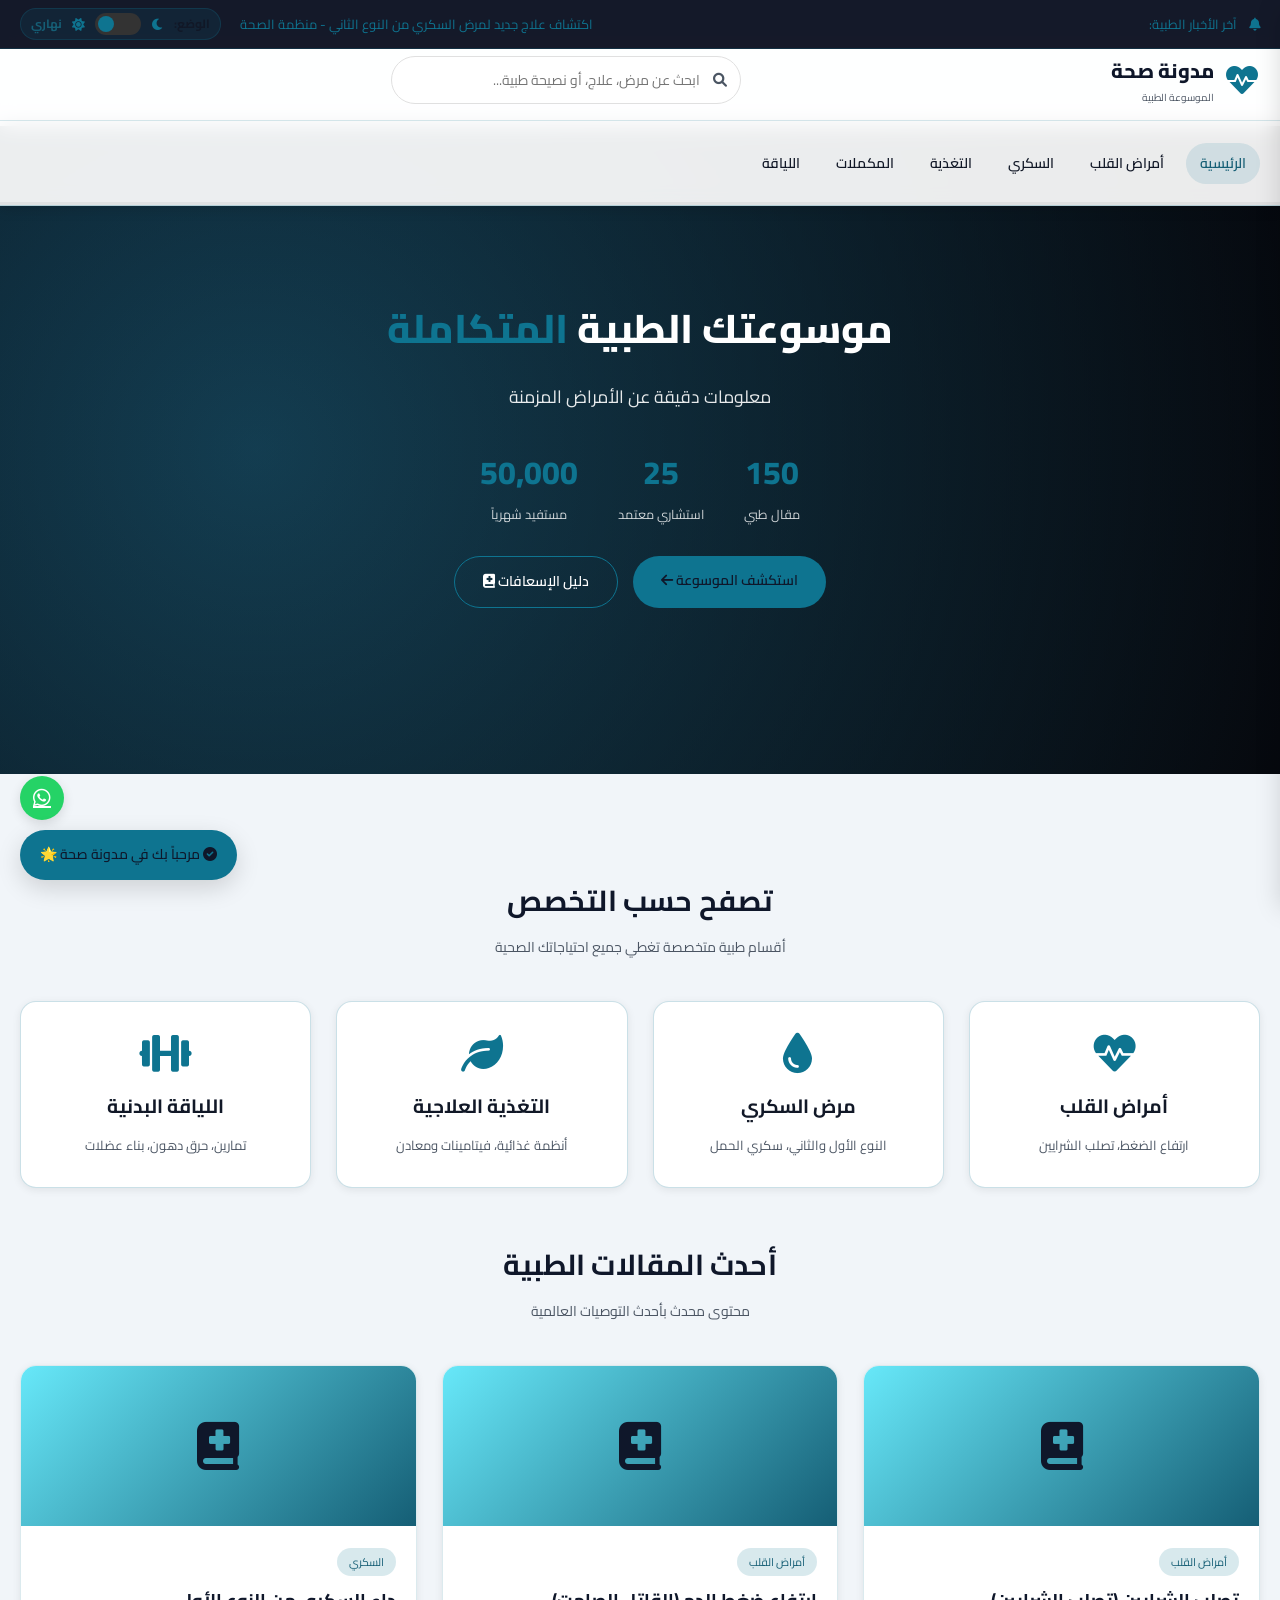
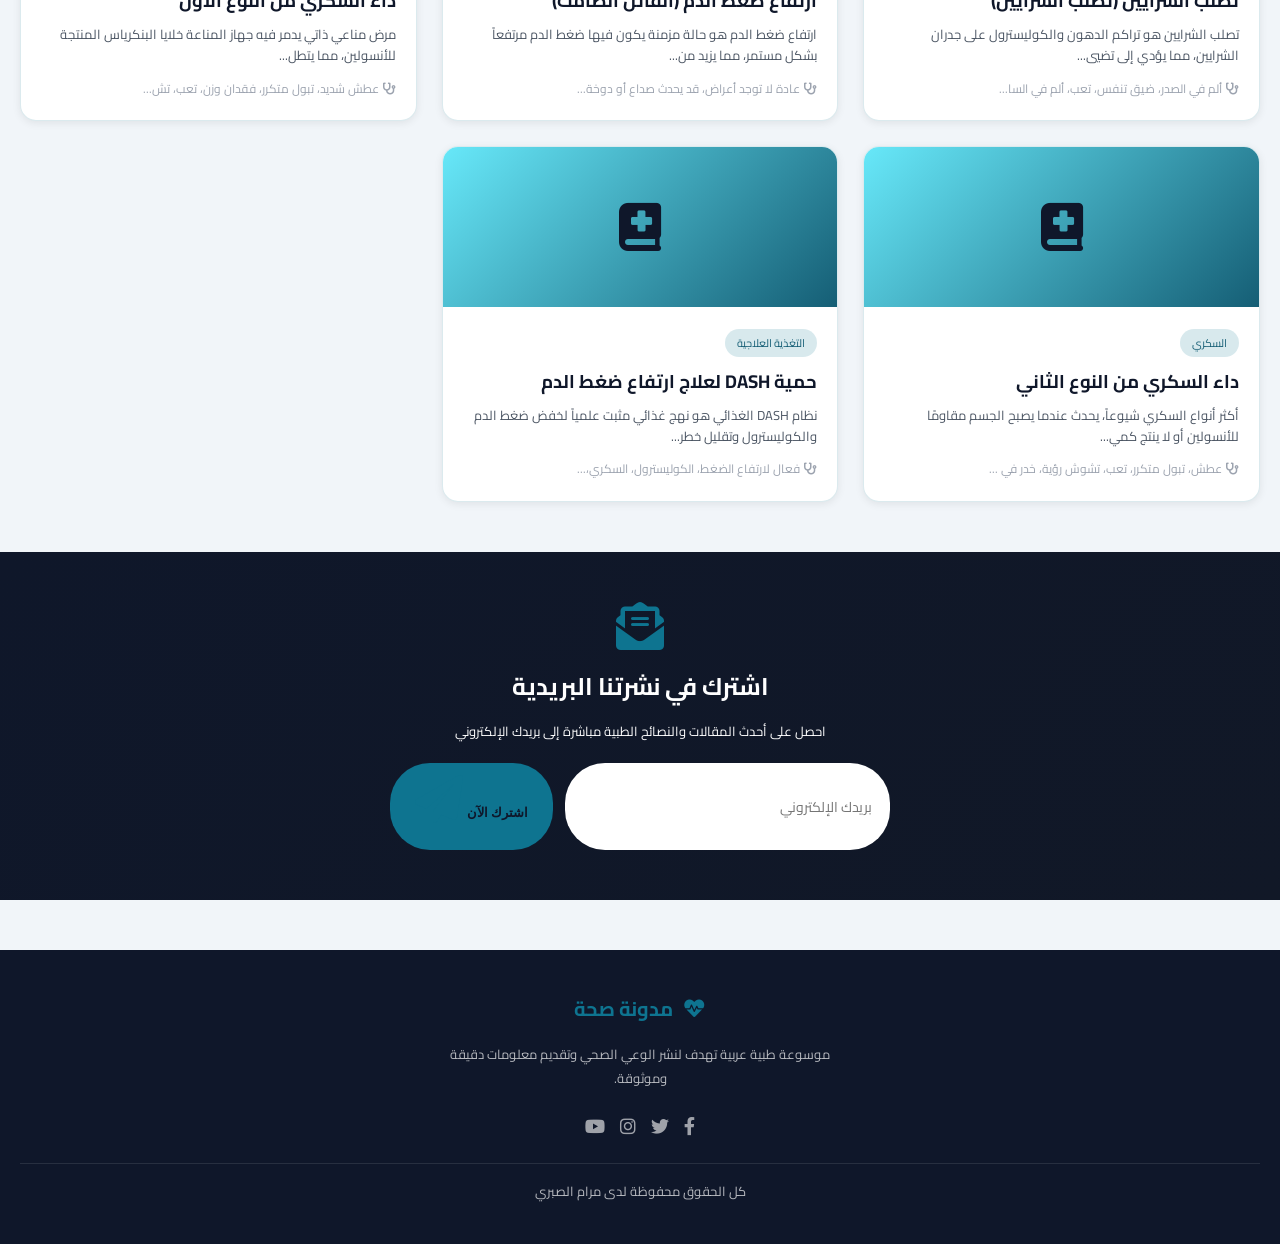
==== commit cb0cbc5c: "م" ====
--- a/index.html
+++ b/index.html
@@ -1,7 +1,8 @@
 ﻿<!DOCTYPE html>
 <html lang="ar" dir="rtl">
 <head>
-    <meta charset="UTF-8">`r`n    <link rel="icon" type="image/svg+xml" href="favicon.svg">
+    <meta charset="UTF-8">
+    <link rel="icon" type="image/svg+xml" href="favicon.svg">
     <meta name="viewport" content="width=device-width, initial-scale=1.0, viewport-fit=cover">
     <title>مدونة صحة | الموسوعة الطبية المتكاملة</title>
     <link rel="preconnect" href="https://fonts.googleapis.com">
@@ -224,9 +225,7 @@
                     <a href="#"><i class="fab fa-instagram"></i></a>
                     <a href="#"><i class="fab fa-youtube"></i></a>
                 </div>
-                <div class="footer-bottom">
-                    <p>�� ������ ������ ��� ���� ������</p>
-                </div>
+                <div class="footer-bottom"><p>كل الحقوق محفوظة لدى مرام الصبري</p></div>
             </div>
         </div>
     </footer>
@@ -273,3 +272,5 @@
 
 
 
+
+
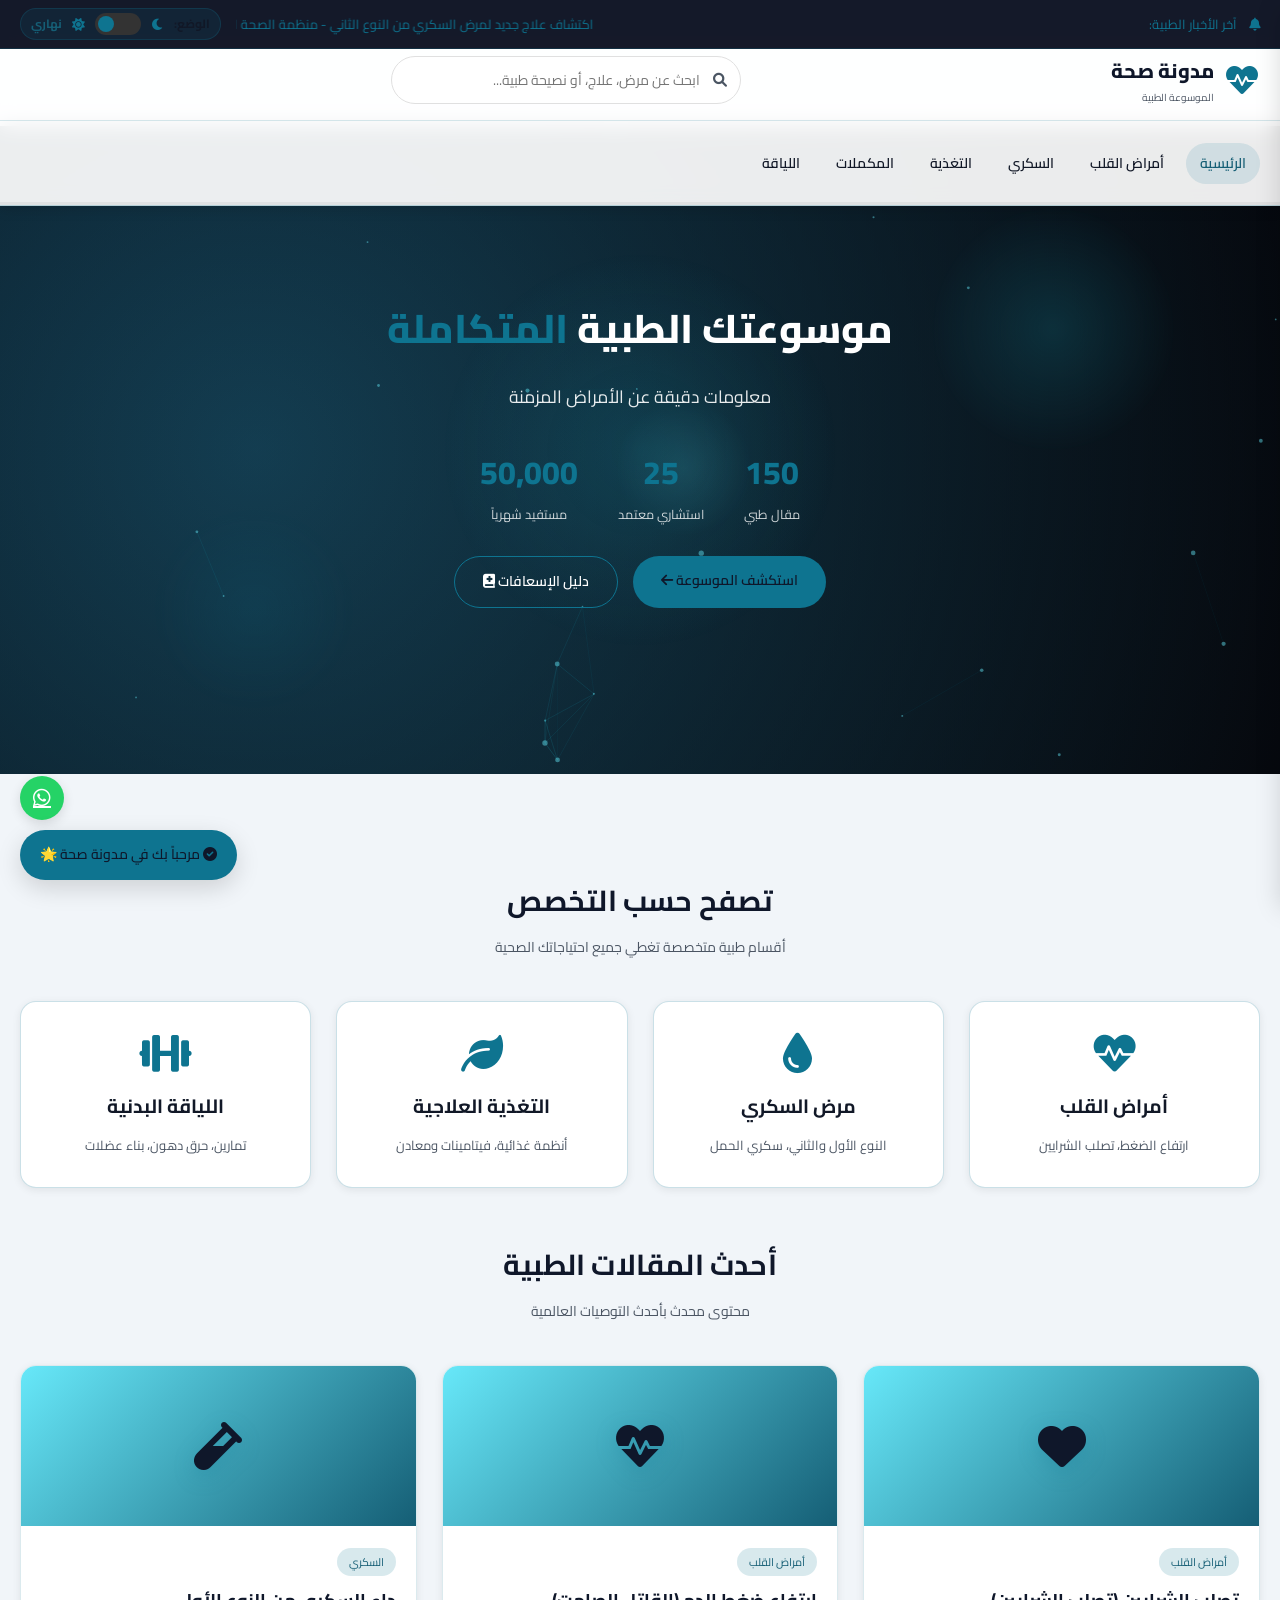
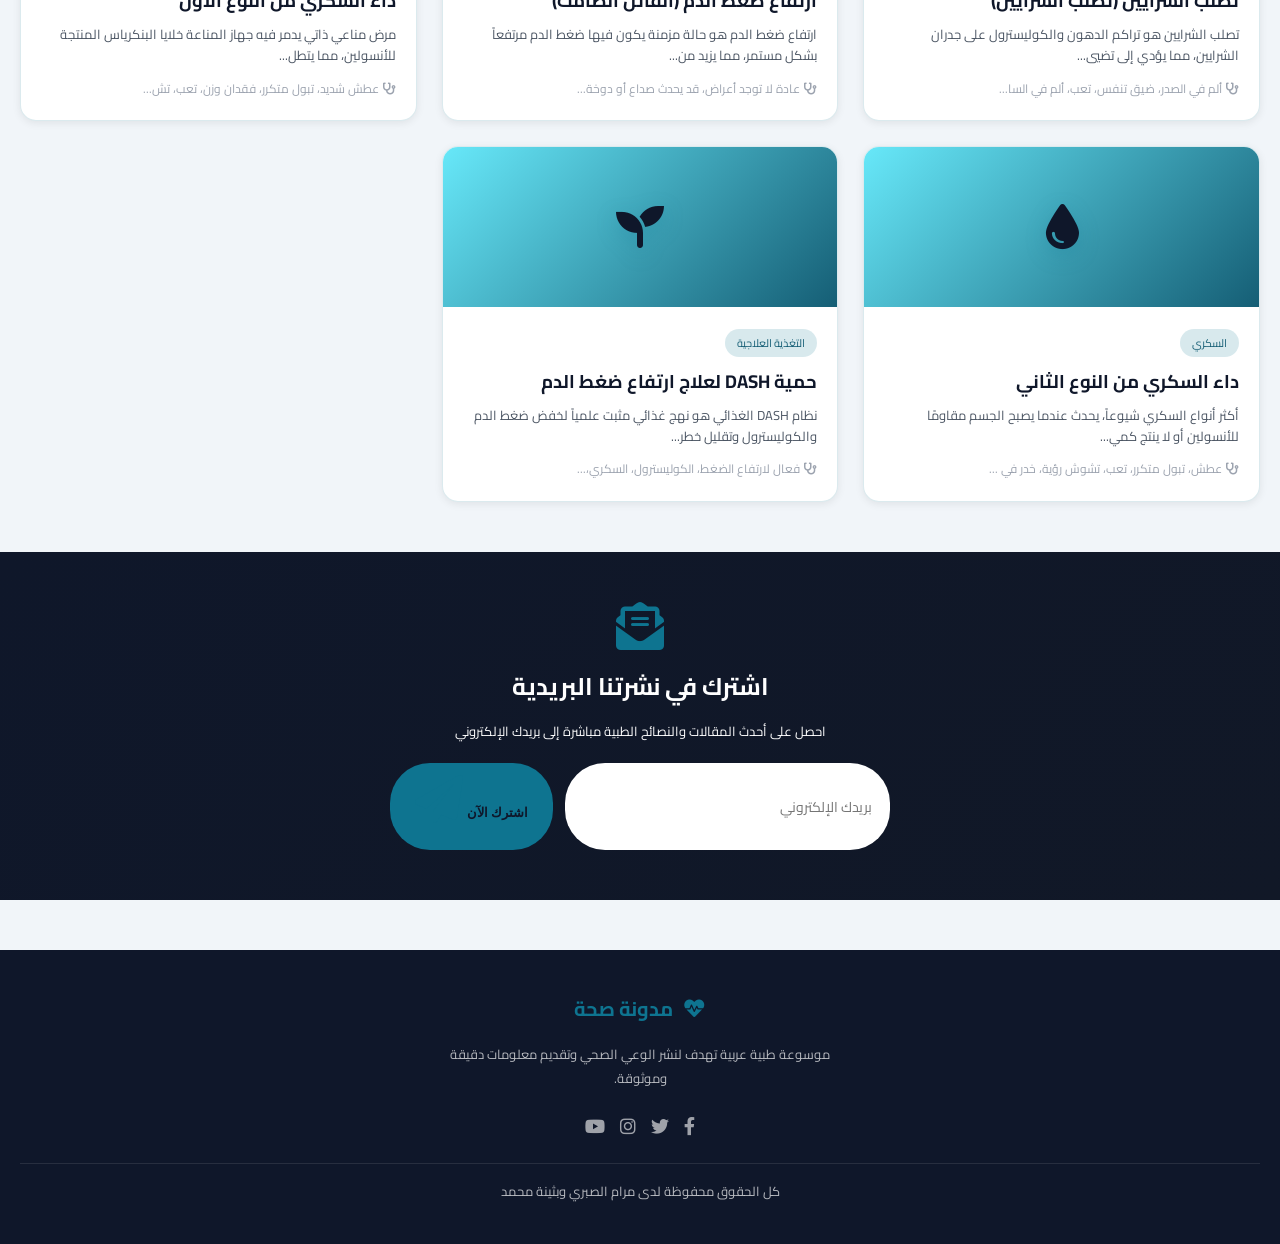
==== commit 63b9c16f: "م" ====
--- a/index.html
+++ b/index.html
@@ -225,7 +225,7 @@
                     <a href="#"><i class="fab fa-instagram"></i></a>
                     <a href="#"><i class="fab fa-youtube"></i></a>
                 </div>
-                <div class="footer-bottom"><p>كل الحقوق محفوظة لدى مرام الصبري</p></div>
+                <div class="footer-bottom"><p>كل الحقوق محفوظة لدى مرام الصبري وبثينة محمد</p></div>
             </div>
         </div>
     </footer>
@@ -274,3 +274,4 @@
 
 
 
+
--- a/style.css
+++ b/style.css
@@ -533,6 +533,16 @@
     right: 0;
     bottom: 0;
     background: radial-gradient(circle at 20% 50%, rgba(34, 211, 238, 0.2), rgba(0,0,0,0.65));
+    z-index: 0;
+}
+
+.hero-particles {
+    position: absolute;
+    inset: 0;
+    width: 100%;
+    height: 100%;
+    z-index: 0;
+    pointer-events: none;
 }
 
 .hero-content {
@@ -787,6 +797,7 @@
     position: relative;
     overflow: hidden;
     border: 1px solid rgba(14, 116, 144, 0.22);
+    transform-style: preserve-3d;
 }
 
 [data-theme="dark"] .category-card,
@@ -865,6 +876,13 @@
     gap: 25px;
 }
 
+.diseases-list {
+    display: grid;
+    grid-template-columns: repeat(auto-fill, minmax(300px, 1fr));
+    gap: 25px;
+    margin-top: 12px;
+}
+
 .article-card {
     background: var(--white);
     border-radius: var(--border-radius);
@@ -874,6 +892,7 @@
     box-shadow: var(--shadow-sm);
     border: 1px solid rgba(14, 116, 144, 0.15);
     position: relative;
+    transform-style: preserve-3d;
 }
 
 .article-card:hover {
@@ -890,6 +909,23 @@
     justify-content: center;
     font-size: 48px;
     color: var(--secondary-color);
+}
+
+.dynamic-article-icon {
+    animation: iconPulse 1.8s ease-in-out infinite;
+    filter: drop-shadow(0 6px 10px rgba(14, 116, 144, 0.25));
+}
+
+.card-ripple {
+    position: absolute;
+    width: 12px;
+    height: 12px;
+    border-radius: 999px;
+    background: rgba(34, 211, 238, 0.35);
+    transform: translate(-50%, -50%) scale(1);
+    pointer-events: none;
+    z-index: 3;
+    animation: rippleBurst 0.5s ease-out forwards;
 }
 
 .article-content {
@@ -1166,6 +1202,22 @@
     to { transform: rotate(360deg); }
 }
 
+@keyframes iconPulse {
+    0%, 100% { transform: scale(1); }
+    50% { transform: scale(1.12); }
+}
+
+@keyframes rippleBurst {
+    0% {
+        opacity: 0.8;
+        transform: translate(-50%, -50%) scale(1);
+    }
+    100% {
+        opacity: 0;
+        transform: translate(-50%, -50%) scale(12);
+    }
+}
+
 @keyframes fadeInUp {
     from {
         opacity: 0;
@@ -1293,6 +1345,11 @@
     .articles-grid {
         grid-template-columns: 1fr;
         gap: 20px;
+    }
+
+    .diseases-list {
+        grid-template-columns: 1fr;
+        gap: 18px;
     }
     
     .newsletter-content h2 {
@@ -1573,3 +1630,148 @@
         width: min(320px, 100%);
     }
 }
+
+/* ========== Ultra Interactions ========== */
+:root {
+    --pointer-x: 50vw;
+    --pointer-y: 50vh;
+    --hero-shift-x: 0px;
+    --hero-shift-y: 0px;
+}
+
+body.interactive-aura::before {
+    content: '';
+    position: fixed;
+    inset: 0;
+    pointer-events: none;
+    z-index: 1;
+    background: radial-gradient(320px circle at var(--pointer-x) var(--pointer-y), rgba(34, 211, 238, 0.12), transparent 62%);
+    transition: background 0.2s linear;
+}
+
+.hero-orbs {
+    position: absolute;
+    inset: 0;
+    pointer-events: none;
+    z-index: 0;
+}
+
+.orb {
+    position: absolute;
+    border-radius: 999px;
+    opacity: 0.36;
+    filter: blur(2px);
+    transform: translate(var(--hero-shift-x), var(--hero-shift-y));
+    transition: transform 0.2s ease-out;
+}
+
+.orb-1 {
+    width: 250px;
+    height: 250px;
+    top: 12%;
+    right: 8%;
+    background: radial-gradient(circle, rgba(34, 211, 238, 0.38), transparent 70%);
+    animation: orbFloat1 7s ease-in-out infinite;
+}
+
+.orb-2 {
+    width: 200px;
+    height: 200px;
+    bottom: 10%;
+    left: 12%;
+    background: radial-gradient(circle, rgba(14, 116, 144, 0.35), transparent 72%);
+    animation: orbFloat2 8s ease-in-out infinite;
+}
+
+.orb-3 {
+    width: 140px;
+    height: 140px;
+    top: 42%;
+    left: 48%;
+    background: radial-gradient(circle, rgba(103, 232, 249, 0.32), transparent 70%);
+    animation: orbFloat3 6.5s ease-in-out infinite;
+}
+
+.category-card:hover i,
+.article-card:hover .dynamic-article-icon {
+    animation-duration: 0.8s;
+}
+
+.reveal-block {
+    opacity: 0;
+    transform: translateY(24px) scale(0.98);
+}
+
+.reveal-active {
+    opacity: 1;
+    transform: translateY(0) scale(1);
+    transition: transform 0.65s ease, opacity 0.65s ease;
+    transition-delay: var(--reveal-delay, 0ms);
+}
+
+@keyframes orbFloat1 {
+    0%, 100% { transform: translate(var(--hero-shift-x), var(--hero-shift-y)) translateY(0); }
+    50% { transform: translate(var(--hero-shift-x), var(--hero-shift-y)) translateY(-20px) translateX(-8px); }
+}
+
+@keyframes orbFloat2 {
+    0%, 100% { transform: translate(var(--hero-shift-x), var(--hero-shift-y)) translateX(0); }
+    50% { transform: translate(var(--hero-shift-x), var(--hero-shift-y)) translateX(20px) translateY(-12px); }
+}
+
+@keyframes orbFloat3 {
+    0%, 100% { transform: translate(var(--hero-shift-x), var(--hero-shift-y)) scale(1); }
+    50% { transform: translate(var(--hero-shift-x), var(--hero-shift-y)) scale(1.14); }
+}
+
+@media (max-width: 768px) {
+    .orb-1 {
+        width: 180px;
+        height: 180px;
+    }
+
+    .orb-2 {
+        width: 150px;
+        height: 150px;
+    }
+
+    .orb-3 {
+        width: 110px;
+        height: 110px;
+    }
+}
+
+@media (prefers-reduced-motion: reduce) {
+    *, *::before, *::after {
+        animation: none !important;
+        transition: none !important;
+    }
+
+    body.interactive-aura::before {
+        display: none;
+    }
+
+    .hero-particles {
+        display: none;
+    }
+}
+
+/* ========== Page Transition ========== */
+.page-transition {
+    position: fixed;
+    inset: 0;
+    z-index: 9999;
+    pointer-events: none;
+    background: linear-gradient(135deg, #020617, #0f172a);
+    transform: scaleX(1);
+    transform-origin: right center;
+    transition: transform 0.34s cubic-bezier(0.77, 0, 0.175, 1);
+}
+
+.page-transition.entered {
+    transform: scaleX(0);
+}
+
+.page-transition.exiting {
+    transform: scaleX(1);
+}
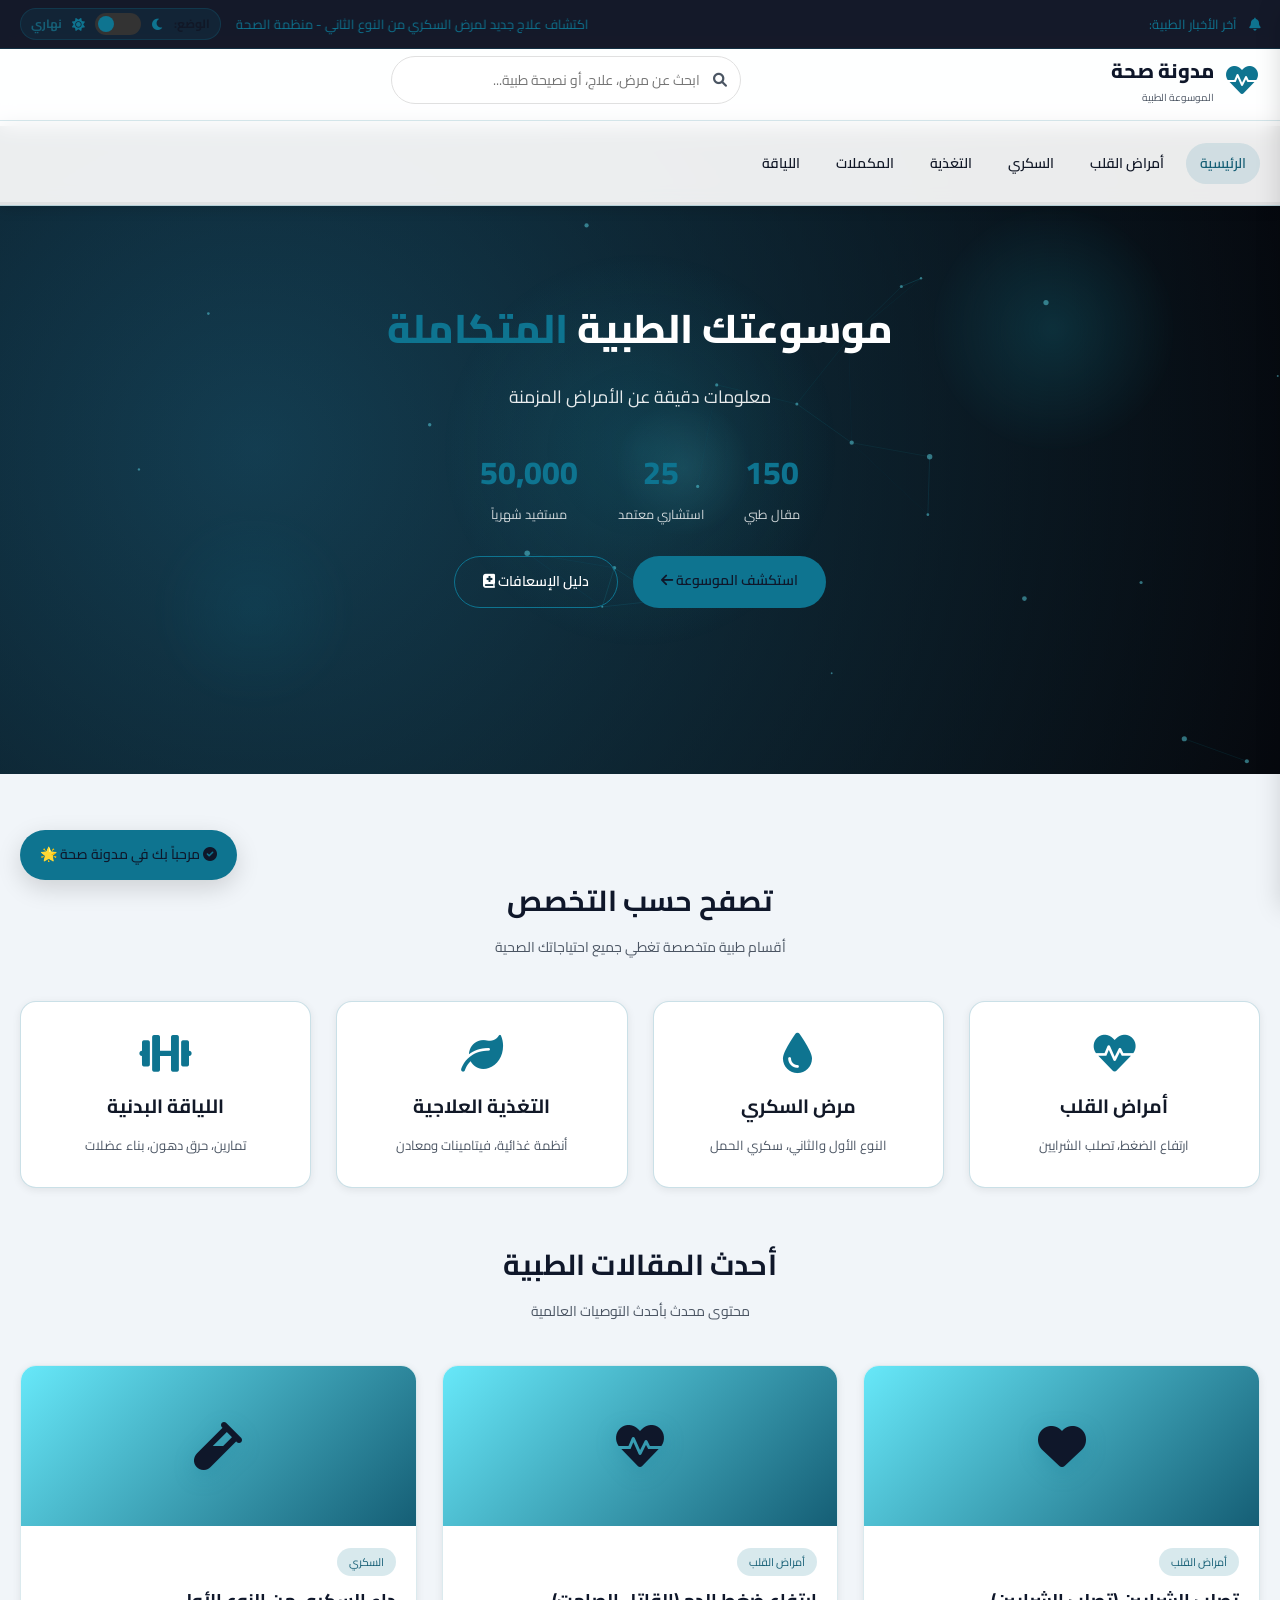
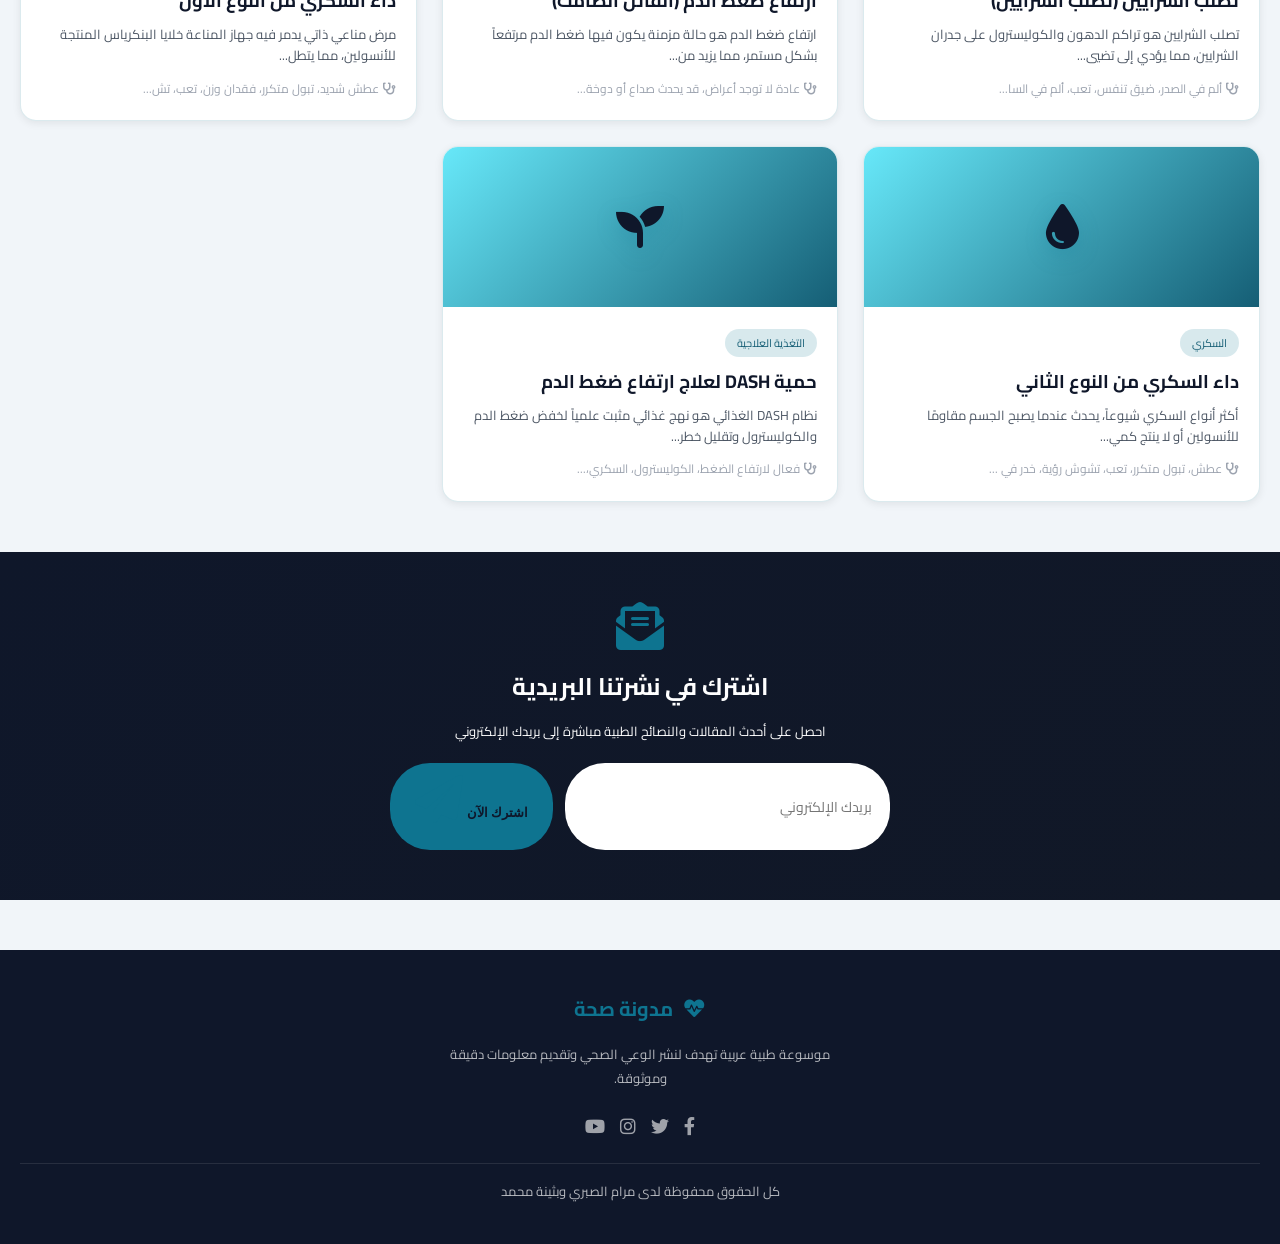
==== commit 65ccd11a: "m" ====
--- a/index.html
+++ b/index.html
@@ -19,7 +19,7 @@
             <div class="breaking-news">
                 <i class="fas fa-bell"></i>
                 <span>آخر الأخبار الطبية:</span>
-                <marquee behavior="scroll" direction="right" scrollamount="2">اكتشاف علاج جديد لمرض السكري من النوع الثاني - منظمة الصحة العالمية تعلن عن إرشادات غذائية جديدة لعام 2025</marquee>
+                <marquee behavior="scroll" direction="right" scrollamount="2">اكتشاف علاج جديد لمرض السكري من النوع الثاني - منظمة الصحة العالمية تعلن عن إرشادات غذائية جديدة لعام 2026</marquee>
             </div>
             <div class="theme-switch">
                 <span class="theme-label">الوضع:</span>
@@ -110,13 +110,6 @@
         </ul>
     </div>
 
-    <!-- أيقونات التواصل الاجتماعي العائمة -->
-    <div class="floating-social-buttons">
-        <a href="https://wa.me/967738355723" class="social-float whatsapp" target="_blank" rel="noopener noreferrer" aria-label="تواصل واتساب">
-            <i class="fab fa-whatsapp"></i>
-        </a>
-    </div>
-
     <!-- البطل الرئيسي -->
     <section class="hero-slider">
         <div class="hero-overlay"></div>
@@ -275,3 +268,4 @@
 
 
 
+
